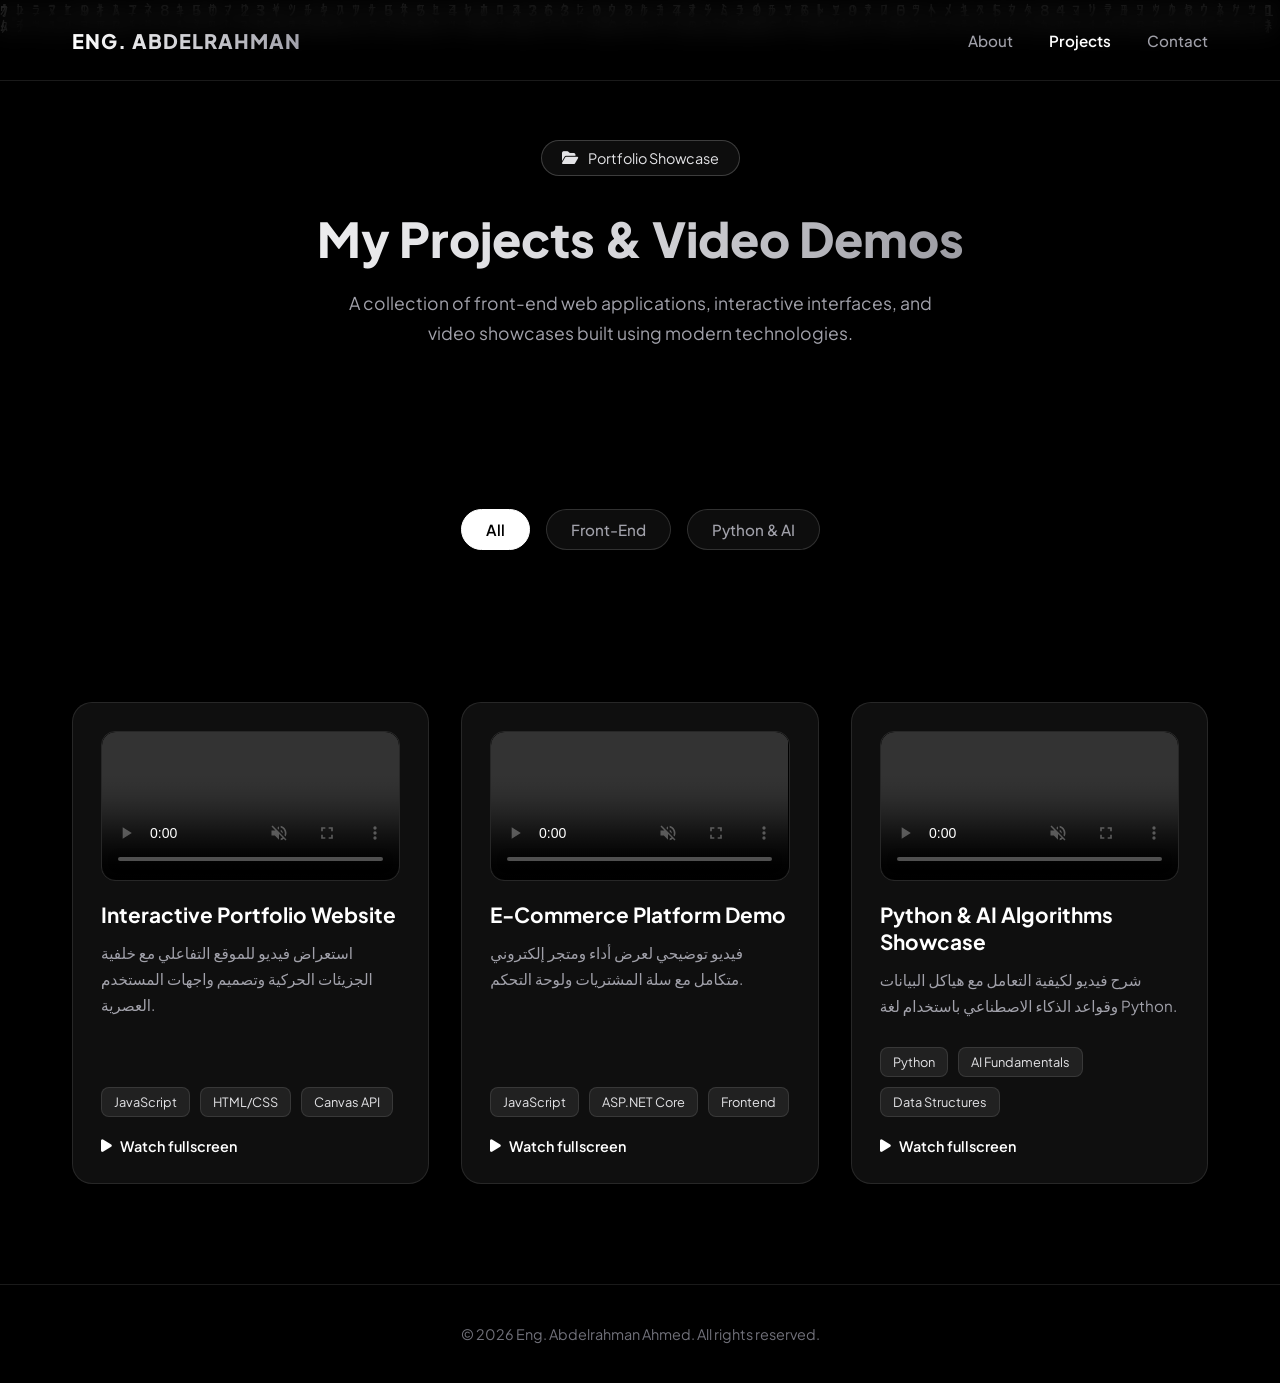
==== project.html @ fe61f1eb "Initial commit" ====
﻿<!DOCTYPE html>
<html lang="en">
<head>
    <meta charset="utf-8" />
    <meta name="viewport" content="width=device-width, initial-scale=1.0" />
    <title>Projects | Eng. Abdelrahman Ahmed</title>
    <!-- FontAwesome Icons -->
    <link rel="stylesheet" href="https://cdnjs.cloudflare.com/ajax/libs/font-awesome/6.4.0/css/all.min.css" />
    <!-- Google Fonts -->
    <link href="https://fonts.googleapis.com/css2?family=Plus+Jakarta+Sans:wght@300;400;600;800&display=swap" rel="stylesheet" />
    <!-- CSS File -->
    <link rel="stylesheet" href="StyleSheet.css" />
</head>
<body>

    <!-- Canvas خلفية الماتريكس -->
    <canvas id="matrix-canvas"></canvas>

    <!-- Header Navigation -->
    <header>
        <div class="nav-container">
            <a href="index.html" class="logo">ENG. ABDELRAHMAN</a>
            <nav>
                <ul>
                    <li><a href="index.html#about">About</a></li>
                    <li><a href="project.html" class="active">Projects</a></li>
                    <li><a href="index.html#contact">Contact</a></li>
                </ul>
            </nav>
        </div>
    </header>

    <!-- Main Section -->
    <main class="main-container" style="padding-top: 140px;">
        <!-- Page Header -->
        <div class="project-page-header">
            <div class="badge"><i class="fa-solid fa-folder-open"></i> Portfolio Showcase</div>
            <h1 class="gradient-text">My Projects & Video Demos</h1>
            <p>
                A collection of front-end web applications, interactive interfaces, and video showcases built using modern technologies.
            </p>
        </div>

        <!-- Category Filters -->
        <div class="project-filters">
            <button class="filter-btn active" data-filter="all">All</button>
            <button class="filter-btn" data-filter="frontend">Front-End</button>
            <button class="filter-btn" data-filter="python">Python & AI</button>
        </div>

        <!-- Projects / Videos Grid -->
        <div class="projects-grid">

            <!-- Project Video 1 -->
            <div class="project-card" data-category="frontend">
                <div>
                    <div class="video-wrapper">
                        <video class="scroll-video" autoplay muted playsinline loop controls>
                            <source src="https://res.cloudinary.com/nlibbhlf/video/upload/v1789001645/Nike_Store_-_Personal_-_Microsoft_Edge_2026-09-05_04-58-23.mp4" type="video/mp4">
                            Your browser does not support the video tag.
                        </video>
                    </div>
                    <h3>Interactive Portfolio Website</h3>
                    <p>استعراض فيديو للموقع التفاعلي مع خلفية الجزيئات الحركية وتصميم واجهات المستخدم العصرية.</p>
                </div>
                <div>
                    <div class="tags">
                        <span>JavaScript</span>
                        <span>HTML/CSS</span>
                        <span>Canvas API</span>
                    </div>
                    <div class="card-links">
                        <a href="https://res.cloudinary.com/nlibbhlf/video/upload/v1789001645/Nike_Store_-_Personal_-_Microsoft_Edge_2026-09-05_04-58-23.mp4" target="_blank" class="project-link"><i class="fa-solid fa-play"></i> Watch fullscreen</a>
                    </div>
                </div>
            </div>

            <!-- Project Video 2 -->
            <div class="project-card" data-category="frontend">
                <div>
                    <div class="video-wrapper">
                        <video class="scroll-video" autoplay muted playsinline loop controls>
                            <source src="https://res.cloudinary.com/nlibbhlf/video/upload/v1789001704/Fake_Site_-_Animated_Edition_-_Personal_-_Microsoft_Edge_2026-09-04_04-46-23.mp4" type="video/mp4">
                            Your browser does not support the video tag.
                        </video>
                    </div>
                    <h3>E-Commerce Platform Demo</h3>
                    <p>فيديو توضيحي لعرض أداء ومتجر إلكتروني متكامل مع سلة المشتريات ولوحة التحكم.</p>
                </div>
                <div>
                    <div class="tags">
                        <span>JavaScript</span>
                        <span>ASP.NET Core</span>
                        <span>Frontend</span>
                    </div>
                    <div class="card-links">
                        <a href="https://res.cloudinary.com/nlibbhlf/video/upload/v1789001704/Fake_Site_-_Animated_Edition_-_Personal_-_Microsoft_Edge_2026-09-04_04-46-23.mp4" target="_blank" class="project-link"><i class="fa-solid fa-play"></i> Watch fullscreen</a>
                    </div>
                </div>
            </div>

            <!-- Project Video 3 -->
            <div class="project-card" data-category="python">
                <div>
                    <div class="video-wrapper">
                        <video class="scroll-video" autoplay muted playsinline loop controls>
                            <source src="https://res.cloudinary.com/nlibbhlf/video/upload/v1789001688/Dr._Rawan_Ahmed___Premium_Diet_Plans_-_Personal_-_Microsoft_Edge_2026-09-04_05-33-34.mp4" type="video/mp4">
                            Your browser does not support the video tag.
                        </video>
                    </div>
                    <h3>Python & AI Algorithms Showcase</h3>
                    <p>شرح فيديو لكيفية التعامل مع هياكل البيانات وقواعد الذكاء الاصطناعي باستخدام لغة Python.</p>
                </div>
                <div>
                    <div class="tags">
                        <span>Python</span>
                        <span>AI Fundamentals</span>
                        <span>Data Structures</span>
                    </div>
                    <div class="card-links">
                        <a href="https://res.cloudinary.com/nlibbhlf/video/upload/v1789001688/Dr._Rawan_Ahmed___Premium_Diet_Plans_-_Personal_-_Microsoft_Edge_2026-09-04_05-33-34.mp4" target="_blank" class="project-link"><i class="fa-solid fa-play"></i> Watch fullscreen</a>
                    </div>
                </div>
            </div>

        </div>
    </main>

    <footer>
        © <span id="year"></span> Eng. Abdelrahman Ahmed. All rights reserved.
    </footer>

    <!-- JS File -->
    <script src="Script.js"></script>
</body>
</html>
---- StyleSheet.css ----
﻿* {
    margin: 0;
    padding: 0;
    box-sizing: border-box;
    font-family: 'Plus Jakarta Sans', system-ui, -apple-system, sans-serif;
}

html, body {
    width: 100%;
    min-height: 100vh;
    margin: 0;
    padding: 0;
    background-color: #000000;
    color: #ffffff;
    overflow-x: hidden;
    direction: ltr;
}

/* --- Matrix Canvas Layer --- */
#matrix-canvas {
    position: fixed !important;
    top: 0 !important;
    left: 0 !important;
    width: 100vw !important;
    height: 100vh !important;
    z-index: 0 !important;
    pointer-events: none;
    background: #000000;
}

/* --- Header Navigation --- */
header {
    position: fixed;
    top: 0;
    left: 0;
    right: 0;
    z-index: 50;
    backdrop-filter: blur(12px);
    -webkit-backdrop-filter: blur(12px);
    background: rgba(0, 0, 0, 0.75);
    border-bottom: 1px solid rgba(255, 255, 255, 0.1);
}

.nav-container {
    max-width: 1200px;
    margin: 0 auto;
    padding: 0 32px;
    height: 80px;
    display: flex;
    align-items: center;
    justify-content: space-between;
}

.logo {
    font-size: 1.25rem;
    font-weight: 800;
    letter-spacing: 1px;
    background: linear-gradient(to right, #ffffff, #a1a1aa);
    -webkit-background-clip: text;
    -webkit-text-fill-color: transparent;
    text-decoration: none;
}

nav ul {
    display: flex;
    list-style: none;
    gap: 36px;
}

nav a {
    color: #a1a1aa;
    text-decoration: none;
    font-size: 0.95rem;
    font-weight: 500;
    transition: color 0.3s;
}

    nav a:hover, header nav a.active {
        color: #ffffff;
        font-weight: 600;
    }

/* --- Layout Main Container --- */
.main-container {
    position: relative;
    z-index: 10;
    max-width: 1200px;
    margin: 0 auto;
    padding: 120px 32px 100px;
    display: flex;
    flex-direction: column;
    gap: 100px; /* مسافة واضحة ومريحة بين الأقسام الرئيسية */
    background: transparent;
}

/* --- Hero Section --- */
.hero {
    position: relative;
    z-index: 10;
    min-height: 100vh;
    display: flex;
    flex-direction: column;
    justify-content: center;
    align-items: center;
    text-align: center;
    padding: 120px 24px 60px;
    background: transparent;
}

.badge {
    display: inline-flex;
    align-items: center;
    gap: 10px;
    padding: 8px 20px;
    border-radius: 9999px;
    border: 1px solid rgba(255, 255, 255, 0.2);
    background: rgba(255, 255, 255, 0.05);
    color: #e4e4e7;
    font-size: 0.9rem;
    margin-bottom: 32px;
    backdrop-filter: blur(6px);
}

.hero h1 {
    font-size: 3.5rem;
    font-weight: 800;
    line-height: 1.25;
    max-width: 900px;
    margin-bottom: 28px;
}

.gradient-text {
    background: linear-gradient(to right, #ffffff, #d4d4d8, #71717a);
    -webkit-background-clip: text;
    -webkit-text-fill-color: transparent;
}

.hero p {
    color: #a1a1aa;
    font-size: 1.25rem;
    max-width: 680px;
    margin-bottom: 48px;
    line-height: 1.7;
}

.project-page-header {
    text-align: center;
    margin-bottom: 60px;
}

    .project-page-header h1 {
        font-size: 3rem;
        font-weight: 800;
        margin-bottom: 20px;
    }

    .project-page-header p {
        color: #a1a1aa;
        max-width: 620px;
        margin: 0 auto;
        font-size: 1.1rem;
        line-height: 1.7;
    }

.cta-buttons {
    display: flex;
    gap: 20px;
    flex-wrap: wrap;
    justify-content: center;
}

.btn {
    padding: 16px 36px;
    border-radius: 12px;
    font-weight: 600;
    text-decoration: none;
    transition: all 0.3s;
    display: inline-flex;
    align-items: center;
    gap: 10px;
}

.btn-primary {
    background: #ffffff;
    color: #000000;
    box-shadow: 0 10px 25px -5px rgba(255, 255, 255, 0.2);
}

    .btn-primary:hover {
        background: #e4e4e7;
        color: #000000;
        transform: translateY(-2px);
    }

.btn-outline {
    border: 1px solid rgba(255, 255, 255, 0.3);
    color: #ffffff;
    backdrop-filter: blur(4px);
}

    .btn-outline:hover {
        background: rgba(255, 255, 255, 0.15);
        color: #ffffff;
    }

.scroll-down {
    position: absolute;
    bottom: 40px;
    color: #71717a;
    font-size: 1.5rem;
    animation: bounce 2s infinite;
}

@keyframes bounce {
    0%, 20%, 50%, 80%, 100% {
        transform: translateY(0);
    }

    40% {
        transform: translateY(-10px);
    }

    60% {
        transform: translateY(-5px);
    }
}

/* --- Cards General --- */
.section-card {
    padding: 56px 48px;
    border-radius: 24px;
    background: rgba(18, 18, 18, 0.85);
    border: 1px solid rgba(255, 255, 255, 0.1);
    backdrop-filter: blur(12px);
    -webkit-backdrop-filter: blur(12px);
}

.section-title {
    display: flex;
    align-items: center;
    gap: 14px;
    color: #ffffff;
    margin-bottom: 40px;
}

    .section-title h2 {
        color: #ffffff;
        font-size: 1.6rem;
        text-transform: uppercase;
        letter-spacing: 1px;
    }

/* --- About Section --- */
.about-container {
    direction: rtl;
    text-align: right;
    color: #e2e8f0;
    margin-bottom: 48px;
}

.about-name {
    color: #ffffff;
    font-size: 2.2rem;
    margin-bottom: 8px;
}

.about-role {
    color: #a1a1aa;
    font-size: 1.15rem;
    font-weight: 600;
    margin-bottom: 28px;
}

.about-text-box {
    margin-bottom: 40px;
}

    .about-text-box p {
        line-height: 1.9;
        color: #cbd5e1;
        font-size: 1.05rem;
    }

.certifications-box {
    margin-bottom: 40px;
}

    .certifications-box h3 {
        color: #ffffff;
        font-size: 1.25rem;
        border-bottom: 2px solid rgba(255, 255, 255, 0.2);
        padding-bottom: 10px;
        margin-bottom: 24px;
    }

.cert-list {
    display: flex;
    flex-direction: column;
    gap: 16px;
    direction: ltr;
    text-align: left;
}

.cert-item {
    background: rgba(255, 255, 255, 0.03);
    padding: 18px 22px;
    border-radius: 12px;
    border-left: 3px solid #ffffff;
}

    .cert-item strong {
        color: #ffffff;
        font-size: 1rem;
    }

    .cert-item ul {
        margin: 10px 0 0 20px;
        color: #94a3b8;
        font-size: 0.95rem;
        line-height: 1.6;
    }

        .cert-item ul span {
            color: #71717a;
        }

/* --- Skills Grid --- */
.skills-grid {
    display: grid;
    grid-template-columns: repeat(auto-fit, minmax(280px, 1fr));
    gap: 28px; /* زيادة المسافات بين كروت المهارات */
    margin-top: 36px;
}

.skill-card {
    padding: 32px 28px; /* تكسية داخلية واسعة للكارت */
    border-radius: 18px;
    background: rgba(255, 255, 255, 0.03);
    border: 1px solid rgba(255, 255, 255, 0.08);
    backdrop-filter: blur(8px);
    transition: all 0.3s ease;
    display: flex;
    flex-direction: column;
    gap: 12px;
}

    .skill-card:hover {
        background: rgba(255, 255, 255, 0.06);
        border-color: rgba(255, 255, 255, 0.25);
        transform: translateY(-4px);
    }

    .skill-card h3 {
        font-size: 1.15rem;
        font-weight: 600;
        color: #ffffff;
        display: flex;
        align-items: center;
        gap: 10px;
    }

    .skill-card p {
        font-size: 0.95rem;
        color: #a1a1aa;
        line-height: 1.7;
    }

/* --- Projects & Filters --- */
.project-filters {
    display: flex;
    justify-content: center;
    gap: 16px;
    margin-bottom: 52px;
    flex-wrap: wrap;
}

.filter-btn {
    background: rgba(255, 255, 255, 0.05);
    border: 1px solid rgba(255, 255, 255, 0.15);
    color: #a1a1aa;
    padding: 10px 24px;
    border-radius: 9999px;
    cursor: pointer;
    font-size: 0.95rem;
    font-weight: 500;
    transition: all 0.3s;
}

    .filter-btn:hover, .filter-btn.active {
        background: #ffffff;
        color: #000000;
        border-color: #ffffff;
        font-weight: 600;
    }

.projects-grid {
    display: grid;
    grid-template-columns: repeat(auto-fit, minmax(320px, 1fr));
    gap: 32px; /* مسافة مريحة بين كروت المشاريع */
}

.project-card {
    padding: 28px;
    border-radius: 20px;
    background: rgba(18, 18, 18, 0.85);
    border: 1px solid rgba(255, 255, 255, 0.1);
    backdrop-filter: blur(12px);
    -webkit-backdrop-filter: blur(12px);
    transition: all 0.3s;
    display: flex;
    flex-direction: column;
    justify-content: space-between;
}

    .project-card:hover {
        border-color: rgba(255, 255, 255, 0.4);
        transform: translateY(-5px);
        background: rgba(255, 255, 255, 0.05);
    }

.video-wrapper {
    width: 100%;
    border-radius: 14px;
    overflow: hidden;
    margin-bottom: 20px;
    border: 1px solid rgba(255, 255, 255, 0.1);
}

.scroll-video {
    width: 100%;
    display: block;
    border-radius: 14px;
    background-color: #000000;
}

.project-card h3 {
    font-size: 1.3rem;
    margin-bottom: 12px;
    color: #ffffff;
}

.project-card p {
    color: #a1a1aa;
    font-size: 0.95rem;
    margin-bottom: 28px;
    line-height: 1.7;
}

.tags {
    display: flex;
    gap: 10px;
    flex-wrap: wrap;
    margin-bottom: 20px;
}

    .tags span {
        font-size: 0.8rem;
        padding: 6px 12px;
        border-radius: 8px;
        background: rgba(255, 255, 255, 0.08);
        color: #e4e4e7;
        border: 1px solid rgba(255, 255, 255, 0.1);
    }

.card-links {
    display: flex;
    gap: 20px;
    margin-top: 12px;
}

.project-link {
    color: #ffffff;
    font-size: 0.9rem;
    font-weight: 600;
    text-decoration: none;
    display: inline-flex;
    align-items: center;
    gap: 8px;
    transition: color 0.3s;
}

    .project-link:hover,
    .project-link.link-highlight:hover {
        color: #a1a1aa;
    }

    .project-link.link-highlight {
        color: #ffffff;
    }

/* --- Contact Section --- */
.contact-box {
    text-align: center;
    padding: 60px 40px;
    border-radius: 24px;
    background: rgba(18, 18, 18, 0.85);
    border: 1px solid rgba(255, 255, 255, 0.15);
    backdrop-filter: blur(12px);
    -webkit-backdrop-filter: blur(12px);
    max-width: 720px;
    margin: 0 auto;
}

    .contact-box h2 {
        font-size: 2.2rem;
        margin-bottom: 16px;
        color: #ffffff;
    }

    .contact-box p {
        color: #a1a1aa;
        font-size: 1.05rem;
        margin-bottom: 40px;
        line-height: 1.6;
    }

.social-links {
    display: flex;
    justify-content: center;
    gap: 28px;
}

    .social-links a {
        width: 52px;
        height: 52px;
        border-radius: 14px;
        background: rgba(255, 255, 255, 0.05);
        border: 1px solid rgba(255, 255, 255, 0.15);
        color: #ffffff;
        display: flex;
        align-items: center;
        justify-content: center;
        font-size: 1.35rem;
        text-decoration: none;
        transition: all 0.3s;
    }

        .social-links a:hover {
            background: #ffffff;
            color: #000000;
            border-color: #ffffff;
            transform: scale(1.1);
        }

/* --- Footer & Responsive --- */
footer {
    position: relative;
    z-index: 10;
    text-align: center;
    padding: 40px 24px;
    border-top: 1px solid rgba(255, 255, 255, 0.1);
    color: #71717a;
    font-size: 0.9rem;
    background: transparent;
}

@media (max-width: 768px) {
    .main-container {
        padding: 100px 20px 60px;
        gap: 60px;
    }

    .section-card {
        padding: 32px 24px;
    }

    .hero h1,
    .project-page-header h1 {
        font-size: 2.25rem;
    }

    nav {
        display: none;
    }
}
.cert-item ul li a {
    color: inherit; /* ليأخذ نفس لون النص الأصلي */
    text-decoration: none; /* لإزالة الخط السفلي */
    transition: color 0.3s ease;
}

    .cert-item ul li a:hover {
        color: #0070f3; /* يتغير اللون عند تحريك الماوس عليه (اختر اللون المناسب لموقعك) */
        text-decoration: underline;
    }
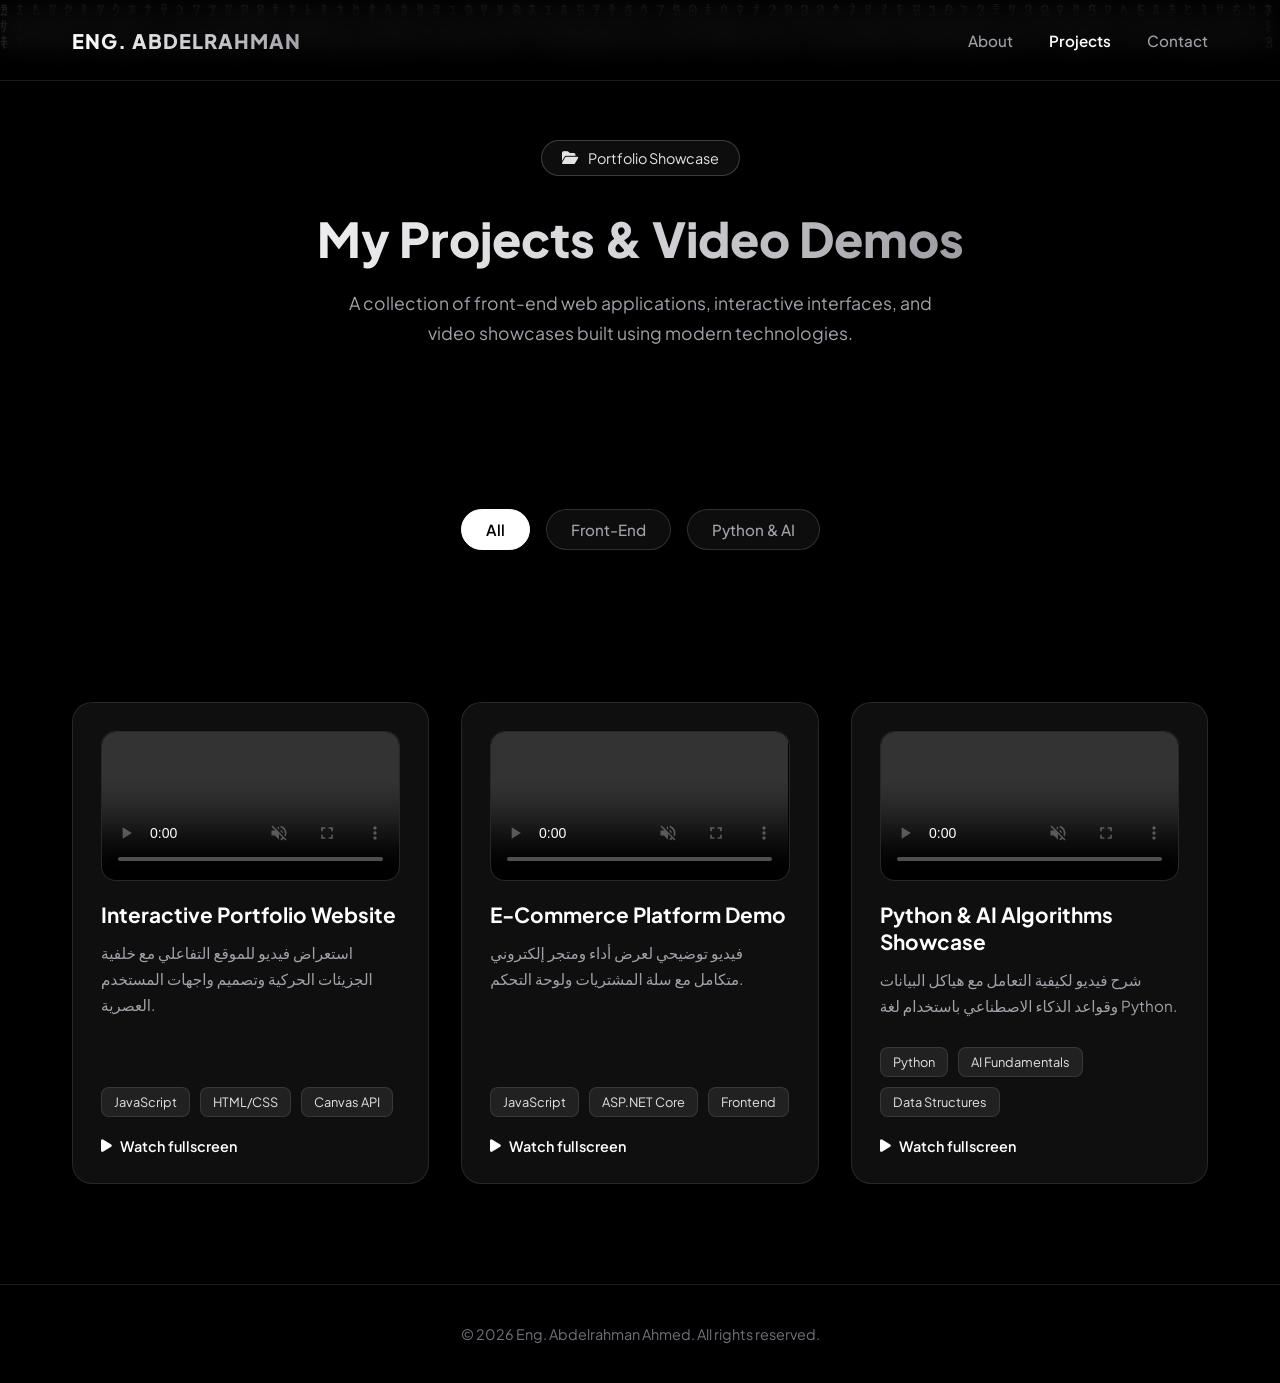
==== commit 7288d1c6: "version1.1" ====
--- a/project.html
+++ b/project.html
@@ -55,8 +55,8 @@
             <div class="project-card" data-category="frontend">
                 <div>
                     <div class="video-wrapper">
-                        <video class="scroll-video" autoplay muted playsinline loop controls>
-                            <source src="https://res.cloudinary.com/nlibbhlf/video/upload/v1789001645/Nike_Store_-_Personal_-_Microsoft_Edge_2026-09-05_04-58-23.mp4" type="video/mp4">
+                        <video class="scroll-video" autoplay muted playsinline loop controls preload="metadata">
+                            <source src="https://res.cloudinary.com/nlibbhlf/video/upload/f_auto,q_auto/v1789001645/Nike_Store_-_Personal_-_Microsoft_Edge_2026-09-05_04-58-23.mp4" type="video/mp4">
                             Your browser does not support the video tag.
                         </video>
                     </div>
@@ -70,7 +70,7 @@
                         <span>Canvas API</span>
                     </div>
                     <div class="card-links">
-                        <a href="https://res.cloudinary.com/nlibbhlf/video/upload/v1789001645/Nike_Store_-_Personal_-_Microsoft_Edge_2026-09-05_04-58-23.mp4" target="_blank" class="project-link"><i class="fa-solid fa-play"></i> Watch fullscreen</a>
+                        <a href="https://res.cloudinary.com/nlibbhlf/video/upload/f_auto,q_auto/v1789001645/Nike_Store_-_Personal_-_Microsoft_Edge_2026-09-05_04-58-23.mp4" target="_blank" class="project-link"><i class="fa-solid fa-play"></i> Watch fullscreen</a>
                     </div>
                 </div>
             </div>
@@ -79,8 +79,8 @@
             <div class="project-card" data-category="frontend">
                 <div>
                     <div class="video-wrapper">
-                        <video class="scroll-video" autoplay muted playsinline loop controls>
-                            <source src="https://res.cloudinary.com/nlibbhlf/video/upload/v1789001704/Fake_Site_-_Animated_Edition_-_Personal_-_Microsoft_Edge_2026-09-04_04-46-23.mp4" type="video/mp4">
+                        <video class="scroll-video" autoplay muted playsinline loop controls preload="metadata">
+                            <source src="https://res.cloudinary.com/nlibbhlf/video/upload/f_auto,q_auto/v1789001704/Fake_Site_-_Animated_Edition_-_Personal_-_Microsoft_Edge_2026-09-04_04-46-23.mp4" type="video/mp4">
                             Your browser does not support the video tag.
                         </video>
                     </div>
@@ -94,7 +94,7 @@
                         <span>Frontend</span>
                     </div>
                     <div class="card-links">
-                        <a href="https://res.cloudinary.com/nlibbhlf/video/upload/v1789001704/Fake_Site_-_Animated_Edition_-_Personal_-_Microsoft_Edge_2026-09-04_04-46-23.mp4" target="_blank" class="project-link"><i class="fa-solid fa-play"></i> Watch fullscreen</a>
+                        <a href="https://res.cloudinary.com/nlibbhlf/video/upload/f_auto,q_auto/v1789001704/Fake_Site_-_Animated_Edition_-_Personal_-_Microsoft_Edge_2026-09-04_04-46-23.mp4" target="_blank" class="project-link"><i class="fa-solid fa-play"></i> Watch fullscreen</a>
                     </div>
                 </div>
             </div>
@@ -103,8 +103,8 @@
             <div class="project-card" data-category="python">
                 <div>
                     <div class="video-wrapper">
-                        <video class="scroll-video" autoplay muted playsinline loop controls>
-                            <source src="https://res.cloudinary.com/nlibbhlf/video/upload/v1789001688/Dr._Rawan_Ahmed___Premium_Diet_Plans_-_Personal_-_Microsoft_Edge_2026-09-04_05-33-34.mp4" type="video/mp4">
+                        <video class="scroll-video" autoplay muted playsinline loop controls preload="metadata">
+                            <source src="https://res.cloudinary.com/nlibbhlf/video/upload/f_auto,q_auto/v1789001688/Dr._Rawan_Ahmed___Premium_Diet_Plans_-_Personal_-_Microsoft_Edge_2026-09-04_05-33-34.mp4" type="video/mp4">
                             Your browser does not support the video tag.
                         </video>
                     </div>
@@ -118,11 +118,10 @@
                         <span>Data Structures</span>
                     </div>
                     <div class="card-links">
-                        <a href="https://res.cloudinary.com/nlibbhlf/video/upload/v1789001688/Dr._Rawan_Ahmed___Premium_Diet_Plans_-_Personal_-_Microsoft_Edge_2026-09-04_05-33-34.mp4" target="_blank" class="project-link"><i class="fa-solid fa-play"></i> Watch fullscreen</a>
+                        <a href="https://res.cloudinary.com/nlibbhlf/video/upload/f_auto,q_auto/v1789001688/Dr._Rawan_Ahmed___Premium_Diet_Plans_-_Personal_-_Microsoft_Edge_2026-09-04_05-33-34.mp4" target="_blank" class="project-link"><i class="fa-solid fa-play"></i> Watch fullscreen</a>
                     </div>
                 </div>
             </div>
-
         </div>
     </main>
 
@@ -131,6 +130,6 @@
     </footer>
 
     <!-- JS File -->
-    <script src="Script.js"></script>
+    <script src="Script.js" defer></script>
 </body>
 </html>
